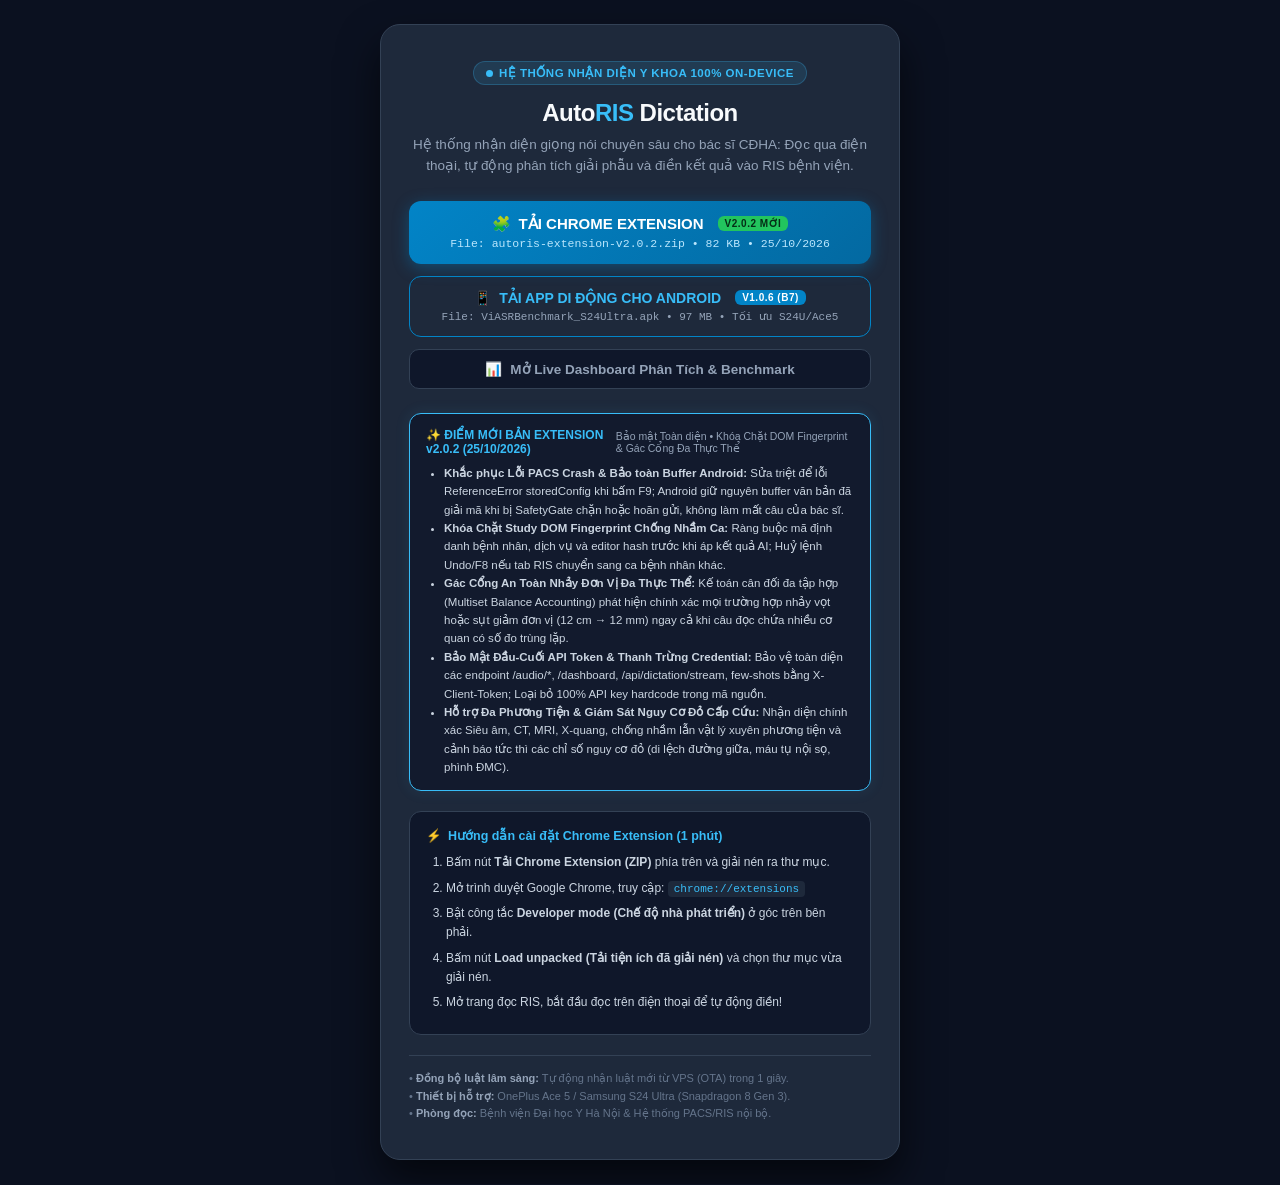
==== release_apk/index.html @ d78205c5 "fix(clinical-safety): resolve all Codex recheck audit issues and release v2.0.2 - Fix PACS F9 Refere" ====
<!DOCTYPE html>
<html lang="vi">
<head>
    <meta charset="UTF-8">
    <meta name="viewport" content="width=device-width, initial-scale=1.0">
    <title>AutoRIS - Medical Dictation & AI Ingestion System</title>
    <style>
        * {
            box-sizing: border-box;
            margin: 0;
            padding: 0;
        }
        body {
            font-family: -apple-system, BlinkMacSystemFont, "Segoe UI", Roboto, Helvetica, Arial, sans-serif;
            background-color: #0b1120;
            color: #f8fafc;
            display: flex;
            flex-direction: column;
            align-items: center;
            justify-content: center;
            min-height: 100vh;
            padding: 24px 16px;
            text-align: center;
        }
        .card {
            background-color: #1e293b;
            border-radius: 20px;
            padding: 36px 28px;
            max-width: 520px;
            width: 100%;
            box-shadow: 0 20px 40px rgba(0,0,0,0.6);
            border: 1px solid #334155;
        }
        .badge {
            display: inline-flex;
            align-items: center;
            gap: 6px;
            padding: 4px 12px;
            background: rgba(56, 189, 248, 0.12);
            color: #38bdf8;
            border: 1px solid rgba(56, 189, 248, 0.25);
            border-radius: 9999px;
            font-size: 11.5px;
            font-weight: 700;
            letter-spacing: 0.5px;
            text-transform: uppercase;
            margin-bottom: 14px;
        }
        .badge-dot {
            width: 7px;
            height: 7px;
            background: #38bdf8;
            border-radius: 50%;
            display: inline-block;
        }
        h1 {
            font-size: 24px;
            font-weight: 800;
            margin-bottom: 8px;
            color: #f8fafc;
            letter-spacing: -0.5px;
        }
        h1 span {
            color: #38bdf8;
        }
        .subtitle {
            font-size: 13.5px;
            color: #94a3b8;
            line-height: 1.55;
            margin-bottom: 24px;
        }
        .actions-group {
            display: flex;
            flex-direction: column;
            gap: 12px;
            margin-bottom: 24px;
        }
        .btn-extension {
            display: flex;
            flex-direction: column;
            align-items: center;
            justify-content: center;
            gap: 4px;
            background: linear-gradient(135deg, #0284c7 0%, #0369a1 100%);
            color: #ffffff;
            font-weight: 700;
            font-size: 15px;
            text-decoration: none;
            padding: 14px 20px;
            border-radius: 12px;
            box-shadow: 0 4px 16px rgba(2, 132, 199, 0.4);
            transition: all 0.2s ease;
            position: relative;
        }
        .btn-extension:hover {
            background: linear-gradient(135deg, #0369a1 0%, #075985 100%);
            transform: translateY(-1px);
        }
        .btn-extension .btn-main-title {
            display: flex;
            align-items: center;
            gap: 8px;
            font-size: 15px;
        }
        .btn-extension .btn-file-subtext {
            font-size: 11.5px;
            font-weight: 400;
            color: #bae6fd;
            font-family: monospace;
        }
        .version-tag {
            background: #22c55e;
            color: #052e16;
            font-size: 10px;
            font-weight: 800;
            padding: 2px 7px;
            border-radius: 6px;
            text-transform: uppercase;
            letter-spacing: 0.5px;
            margin-left: 6px;
        }
        .btn-apk {
            display: flex;
            flex-direction: column;
            align-items: center;
            justify-content: center;
            gap: 4px;
            background: #1e293b;
            color: #38bdf8;
            font-weight: 600;
            font-size: 14px;
            text-decoration: none;
            padding: 13px 20px;
            border-radius: 12px;
            border: 1px solid #0284c7;
            transition: all 0.2s ease;
        }
        .btn-apk:hover {
            background: rgba(2, 132, 199, 0.15);
            transform: translateY(-1px);
        }
        .btn-apk .btn-main-title {
            display: flex;
            align-items: center;
            gap: 8px;
            font-size: 14px;
        }
        .btn-apk .btn-file-subtext {
            font-size: 11px;
            font-weight: 400;
            color: #94a3b8;
            font-family: monospace;
        }
        .btn-dashboard {
            display: flex;
            align-items: center;
            justify-content: center;
            gap: 8px;
            background: #0f172a;
            color: #94a3b8;
            font-weight: 600;
            font-size: 13.5px;
            text-decoration: none;
            padding: 11px 18px;
            border-radius: 10px;
            border: 1px solid #334155;
            transition: all 0.2s ease;
        }
        .btn-dashboard:hover {
            color: #f8fafc;
            border-color: #475569;
        }
        .btn-extension:active, .btn-apk:active, .btn-dashboard:active {
            transform: scale(0.98);
        }
        .changelog-box {
            background: rgba(15, 23, 42, 0.8);
            border-radius: 12px;
            padding: 14px 16px;
            text-align: left;
            border: 1px solid #38bdf8;
            margin-bottom: 20px;
            box-shadow: 0 0 15px rgba(56, 189, 248, 0.1);
        }
        .changelog-title {
            font-size: 12px;
            font-weight: 700;
            color: #38bdf8;
            margin-bottom: 8px;
            display: flex;
            align-items: center;
            justify-content: space-between;
        }
        .changelog-items {
            font-size: 11.5px;
            color: #cbd5e1;
            padding-left: 18px;
            line-height: 1.6;
        }
        .guide-box {
            background: #0f172a;
            border-radius: 12px;
            padding: 16px;
            text-align: left;
            border: 1px solid #334155;
            margin-bottom: 20px;
        }
        .guide-title {
            font-size: 12.5px;
            font-weight: 700;
            color: #38bdf8;
            margin-bottom: 10px;
            display: flex;
            align-items: center;
            gap: 6px;
        }
        .guide-steps {
            font-size: 12px;
            color: #cbd5e1;
            padding-left: 20px;
            line-height: 1.6;
        }
        .guide-steps li {
            margin-bottom: 6px;
        }
        .guide-steps code {
            background: #1e293b;
            padding: 2px 6px;
            border-radius: 4px;
            color: #38bdf8;
            font-family: monospace;
            font-size: 11px;
        }
        .footer-specs {
            font-size: 11px;
            color: #64748b;
            border-top: 1px solid #334155;
            padding-top: 14px;
            text-align: left;
            line-height: 1.6;
        }
        .footer-specs b {
            color: #94a3b8;
        }
    </style>
</head>
<body>
    <div class="card">
        <div class="badge">
            <span class="badge-dot"></span> Hệ thống Nhận diện Y khoa 100% On-Device
        </div>
        <h1>Auto<span>RIS</span> Dictation</h1>
        <p class="subtitle">
            Hệ thống nhận diện giọng nói chuyên sâu cho bác sĩ CĐHA: Đọc qua điện thoại, tự động phân tích giải phẫu và điền kết quả vào RIS bệnh viện.
        </p>

        <div class="actions-group">
            <a href="/autoris-extension-v2.0.2.zip" class="btn-extension" download="autoris-extension-v2.0.2.zip">
                <div class="btn-main-title">
                    <span>🧩</span> TẢI CHROME EXTENSION <span class="version-tag">v2.0.2 MỚI</span>
                </div>
                <div class="btn-file-subtext">File: autoris-extension-v2.0.2.zip • 82 KB • 25/10/2026</div>
            </a>

            <a href="/ViASRBenchmark_S24Ultra.apk" class="btn-apk" download="ViASRBenchmark_S24Ultra.apk">
                <div class="btn-main-title">
                    <span>📱</span> TẢI APP DI ĐỘNG CHO ANDROID <span class="version-tag" style="background:#0284c7;color:#fff;">v1.0.6 (b7)</span>
                </div>
                <div class="btn-file-subtext">File: ViASRBenchmark_S24Ultra.apk • 97 MB • Tối ưu S24U/Ace5</div>
            </a>

            <a href="/dashboard" class="btn-dashboard">
                <span>📊</span> Mở Live Dashboard Phân Tích & Benchmark
            </a>
        </div>

        <div class="changelog-box">
            <div class="changelog-title">
                <span>✨ ĐIỂM MỚI BẢN EXTENSION v2.0.2 (25/10/2026)</span>
                <span style="font-size:10.5px;color:#94a3b8;font-weight:400;">Bảo mật Toàn diện • Khóa Chặt DOM Fingerprint & Gác Cổng Đa Thực Thể</span>
            </div>
            <ul class="changelog-items">
                <li><b>Khắc phục Lỗi PACS Crash & Bảo toàn Buffer Android:</b> Sửa triệt để lỗi ReferenceError storedConfig khi bấm F9; Android giữ nguyên buffer văn bản đã giải mã khi bị SafetyGate chặn hoặc hoãn gửi, không làm mất câu của bác sĩ.</li>
                <li><b>Khóa Chặt Study DOM Fingerprint Chống Nhầm Ca:</b> Ràng buộc mã định danh bệnh nhân, dịch vụ và editor hash trước khi áp kết quả AI; Huỷ lệnh Undo/F8 nếu tab RIS chuyển sang ca bệnh nhân khác.</li>
                <li><b>Gác Cổng An Toàn Nhảy Đơn Vị Đa Thực Thể:</b> Kế toán cân đối đa tập hợp (Multiset Balance Accounting) phát hiện chính xác mọi trường hợp nhảy vọt hoặc sụt giảm đơn vị (12 cm &rarr; 12 mm) ngay cả khi câu đọc chứa nhiều cơ quan có số đo trùng lặp.</li>
                <li><b>Bảo Mật Đầu-Cuối API Token & Thanh Trừng Credential:</b> Bảo vệ toàn diện các endpoint /audio/*, /dashboard, /api/dictation/stream, few-shots bằng X-Client-Token; Loại bỏ 100% API key hardcode trong mã nguồn.</li>
                <li><b>Hỗ trợ Đa Phương Tiện & Giám Sát Nguy Cơ Đỏ Cấp Cứu:</b> Nhận diện chính xác Siêu âm, CT, MRI, X-quang, chống nhầm lẫn vật lý xuyên phương tiện và cảnh báo tức thì các chỉ số nguy cơ đỏ (di lệch đường giữa, máu tụ nội sọ, phình ĐMC).</li>
            </ul>
        </div>

        <div class="guide-box">
            <div class="guide-title">
                <span>⚡</span> Hướng dẫn cài đặt Chrome Extension (1 phút)
            </div>
            <ol class="guide-steps">
                <li>Bấm nút <b>Tải Chrome Extension (ZIP)</b> phía trên và giải nén ra thư mục.</li>
                <li>Mở trình duyệt Google Chrome, truy cập: <code>chrome://extensions</code></li>
                <li>Bật công tắc <b>Developer mode (Chế độ nhà phát triển)</b> ở góc trên bên phải.</li>
                <li>Bấm nút <b>Load unpacked (Tải tiện ích đã giải nén)</b> và chọn thư mục vừa giải nén.</li>
                <li>Mở trang đọc RIS, bắt đầu đọc trên điện thoại để tự động điền!</li>
            </ol>
        </div>

        <div class="footer-specs">
            <div>• <b>Đồng bộ luật lâm sàng:</b> Tự động nhận luật mới từ VPS (OTA) trong 1 giây.</div>
            <div>• <b>Thiết bị hỗ trợ:</b> OnePlus Ace 5 / Samsung S24 Ultra (Snapdragon 8 Gen 3).</div>
            <div>• <b>Phòng đọc:</b> Bệnh viện Đại học Y Hà Nội & Hệ thống PACS/RIS nội bộ.</div>
        </div>
    </div>
</body>
</html>
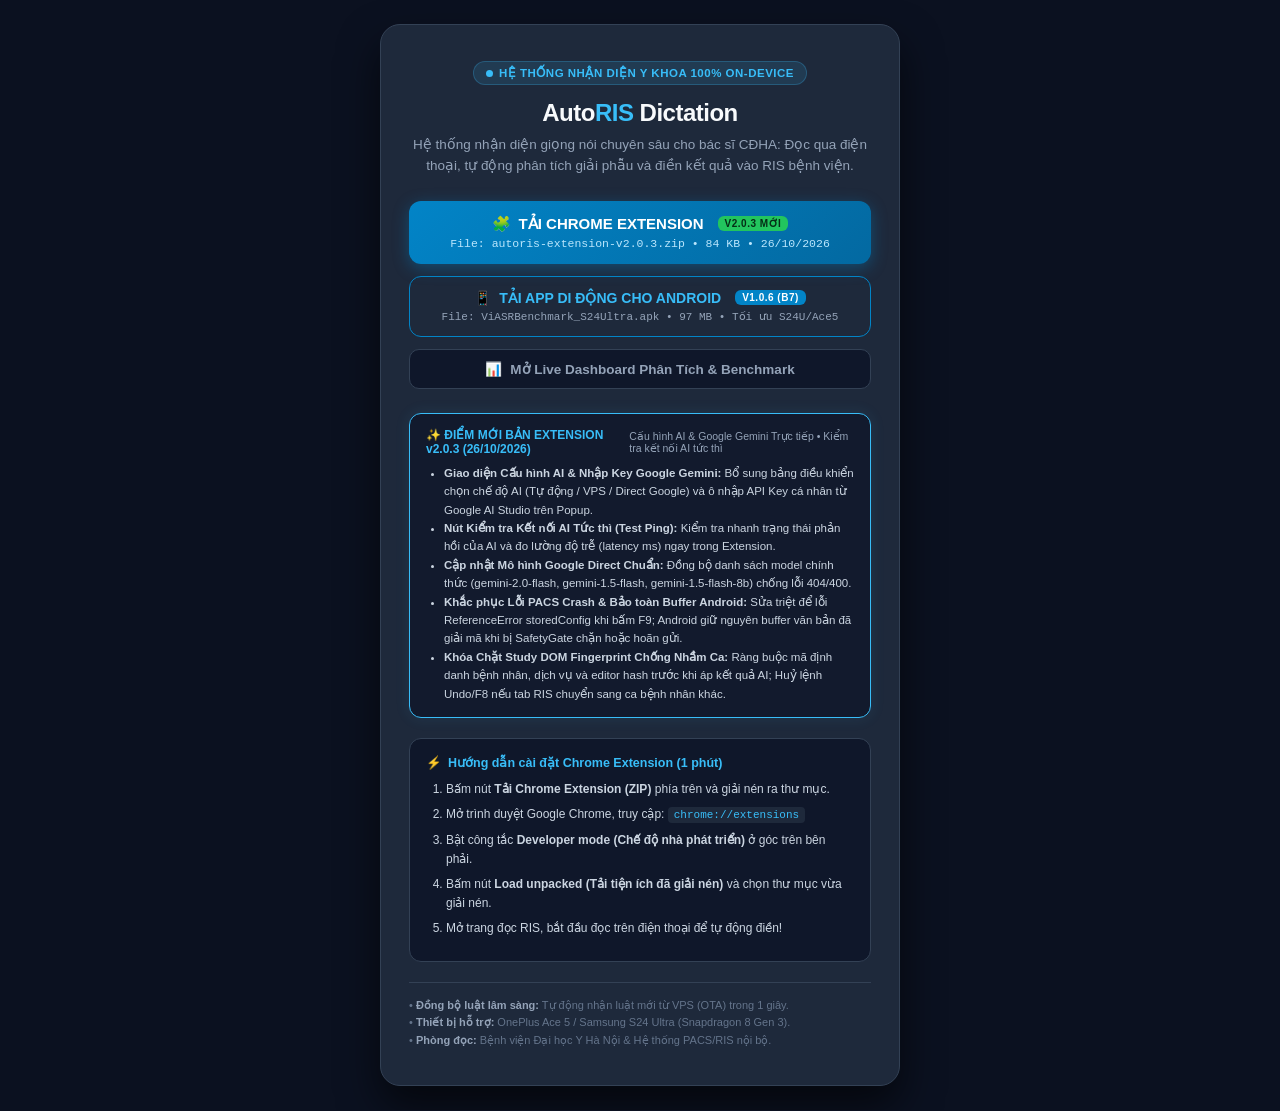
==== commit 24f94479: "fix(ai-gateway): fix Google Gemini direct connection, add API key & test ping UI in extension v2.0.3" ====
--- a/release_apk/index.html
+++ b/release_apk/index.html
@@ -255,11 +255,11 @@
         </p>
 
         <div class="actions-group">
-            <a href="/autoris-extension-v2.0.2.zip" class="btn-extension" download="autoris-extension-v2.0.2.zip">
+            <a href="/autoris-extension-v2.0.3.zip" class="btn-extension" download="autoris-extension-v2.0.3.zip">
                 <div class="btn-main-title">
-                    <span>🧩</span> TẢI CHROME EXTENSION <span class="version-tag">v2.0.2 MỚI</span>
+                    <span>🧩</span> TẢI CHROME EXTENSION <span class="version-tag">v2.0.3 MỚI</span>
                 </div>
-                <div class="btn-file-subtext">File: autoris-extension-v2.0.2.zip • 82 KB • 25/10/2026</div>
+                <div class="btn-file-subtext">File: autoris-extension-v2.0.3.zip • 84 KB • 26/10/2026</div>
             </a>
 
             <a href="/ViASRBenchmark_S24Ultra.apk" class="btn-apk" download="ViASRBenchmark_S24Ultra.apk">
@@ -276,15 +276,15 @@
 
         <div class="changelog-box">
             <div class="changelog-title">
-                <span>✨ ĐIỂM MỚI BẢN EXTENSION v2.0.2 (25/10/2026)</span>
-                <span style="font-size:10.5px;color:#94a3b8;font-weight:400;">Bảo mật Toàn diện • Khóa Chặt DOM Fingerprint & Gác Cổng Đa Thực Thể</span>
+                <span>✨ ĐIỂM MỚI BẢN EXTENSION v2.0.3 (26/10/2026)</span>
+                <span style="font-size:10.5px;color:#94a3b8;font-weight:400;">Cấu hình AI & Google Gemini Trực tiếp • Kiểm tra kết nối AI tức thì</span>
             </div>
             <ul class="changelog-items">
-                <li><b>Khắc phục Lỗi PACS Crash & Bảo toàn Buffer Android:</b> Sửa triệt để lỗi ReferenceError storedConfig khi bấm F9; Android giữ nguyên buffer văn bản đã giải mã khi bị SafetyGate chặn hoặc hoãn gửi, không làm mất câu của bác sĩ.</li>
+                <li><b>Giao diện Cấu hình AI & Nhập Key Google Gemini:</b> Bổ sung bảng điều khiển chọn chế độ AI (Tự động / VPS / Direct Google) và ô nhập API Key cá nhân từ Google AI Studio trên Popup.</li>
+                <li><b>Nút Kiểm tra Kết nối AI Tức thì (Test Ping):</b> Kiểm tra nhanh trạng thái phản hồi của AI và đo lường độ trễ (latency ms) ngay trong Extension.</li>
+                <li><b>Cập nhật Mô hình Google Direct Chuẩn:</b> Đồng bộ danh sách model chính thức (gemini-2.0-flash, gemini-1.5-flash, gemini-1.5-flash-8b) chống lỗi 404/400.</li>
+                <li><b>Khắc phục Lỗi PACS Crash & Bảo toàn Buffer Android:</b> Sửa triệt để lỗi ReferenceError storedConfig khi bấm F9; Android giữ nguyên buffer văn bản đã giải mã khi bị SafetyGate chặn hoặc hoãn gửi.</li>
                 <li><b>Khóa Chặt Study DOM Fingerprint Chống Nhầm Ca:</b> Ràng buộc mã định danh bệnh nhân, dịch vụ và editor hash trước khi áp kết quả AI; Huỷ lệnh Undo/F8 nếu tab RIS chuyển sang ca bệnh nhân khác.</li>
-                <li><b>Gác Cổng An Toàn Nhảy Đơn Vị Đa Thực Thể:</b> Kế toán cân đối đa tập hợp (Multiset Balance Accounting) phát hiện chính xác mọi trường hợp nhảy vọt hoặc sụt giảm đơn vị (12 cm &rarr; 12 mm) ngay cả khi câu đọc chứa nhiều cơ quan có số đo trùng lặp.</li>
-                <li><b>Bảo Mật Đầu-Cuối API Token & Thanh Trừng Credential:</b> Bảo vệ toàn diện các endpoint /audio/*, /dashboard, /api/dictation/stream, few-shots bằng X-Client-Token; Loại bỏ 100% API key hardcode trong mã nguồn.</li>
-                <li><b>Hỗ trợ Đa Phương Tiện & Giám Sát Nguy Cơ Đỏ Cấp Cứu:</b> Nhận diện chính xác Siêu âm, CT, MRI, X-quang, chống nhầm lẫn vật lý xuyên phương tiện và cảnh báo tức thì các chỉ số nguy cơ đỏ (di lệch đường giữa, máu tụ nội sọ, phình ĐMC).</li>
             </ul>
         </div>
 
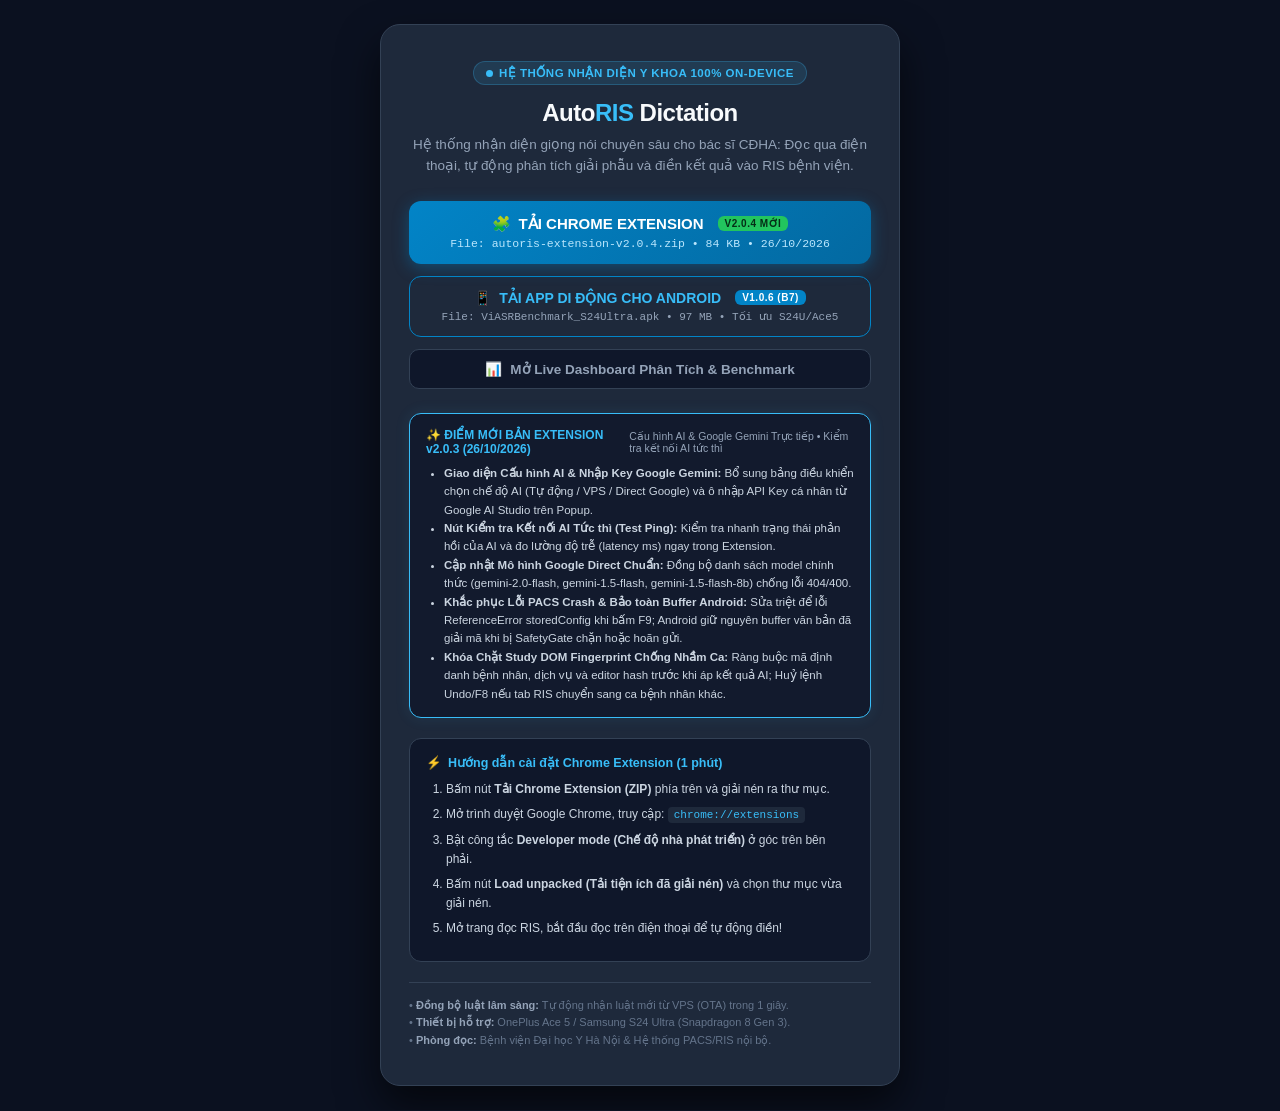
==== commit 955ed52c: "fix(ext): resolve regex syntax error in service worker and add cap_nhat.bat 1-click auto-updater" ====
--- a/release_apk/index.html
+++ b/release_apk/index.html
@@ -255,11 +255,11 @@
         </p>
 
         <div class="actions-group">
-            <a href="/autoris-extension-v2.0.3.zip" class="btn-extension" download="autoris-extension-v2.0.3.zip">
+            <a href="/autoris-extension-v2.0.4.zip" class="btn-extension" download="autoris-extension-v2.0.4.zip">
                 <div class="btn-main-title">
-                    <span>🧩</span> TẢI CHROME EXTENSION <span class="version-tag">v2.0.3 MỚI</span>
+                    <span>🧩</span> TẢI CHROME EXTENSION <span class="version-tag">v2.0.4 MỚI</span>
                 </div>
-                <div class="btn-file-subtext">File: autoris-extension-v2.0.3.zip • 84 KB • 26/10/2026</div>
+                <div class="btn-file-subtext">File: autoris-extension-v2.0.4.zip • 84 KB • 26/10/2026</div>
             </a>
 
             <a href="/ViASRBenchmark_S24Ultra.apk" class="btn-apk" download="ViASRBenchmark_S24Ultra.apk">
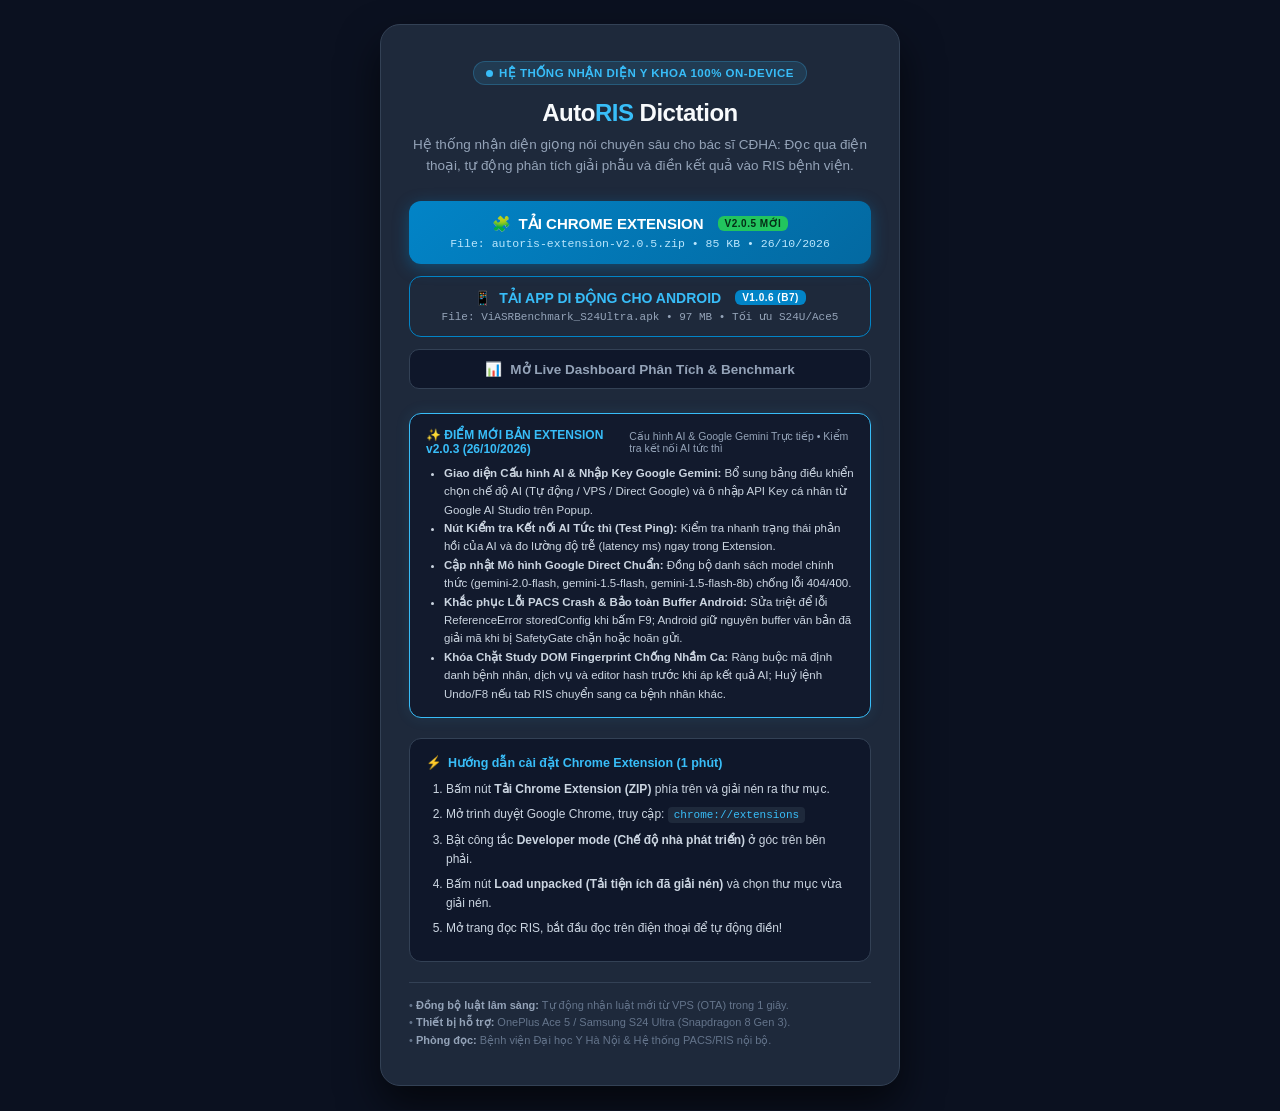
==== commit a6407d65: "fix(ext): mask api keys in settings and enable real-time toggle for floating bar (v2.0.5)" ====
--- a/release_apk/index.html
+++ b/release_apk/index.html
@@ -255,11 +255,11 @@
         </p>
 
         <div class="actions-group">
-            <a href="/autoris-extension-v2.0.4.zip" class="btn-extension" download="autoris-extension-v2.0.4.zip">
+            <a href="/autoris-extension-v2.0.5.zip" class="btn-extension" download="autoris-extension-v2.0.5.zip">
                 <div class="btn-main-title">
-                    <span>🧩</span> TẢI CHROME EXTENSION <span class="version-tag">v2.0.4 MỚI</span>
+                    <span>🧩</span> TẢI CHROME EXTENSION <span class="version-tag">v2.0.5 MỚI</span>
                 </div>
-                <div class="btn-file-subtext">File: autoris-extension-v2.0.4.zip • 84 KB • 26/10/2026</div>
+                <div class="btn-file-subtext">File: autoris-extension-v2.0.5.zip • 85 KB • 26/10/2026</div>
             </a>
 
             <a href="/ViASRBenchmark_S24Ultra.apk" class="btn-apk" download="ViASRBenchmark_S24Ultra.apk">
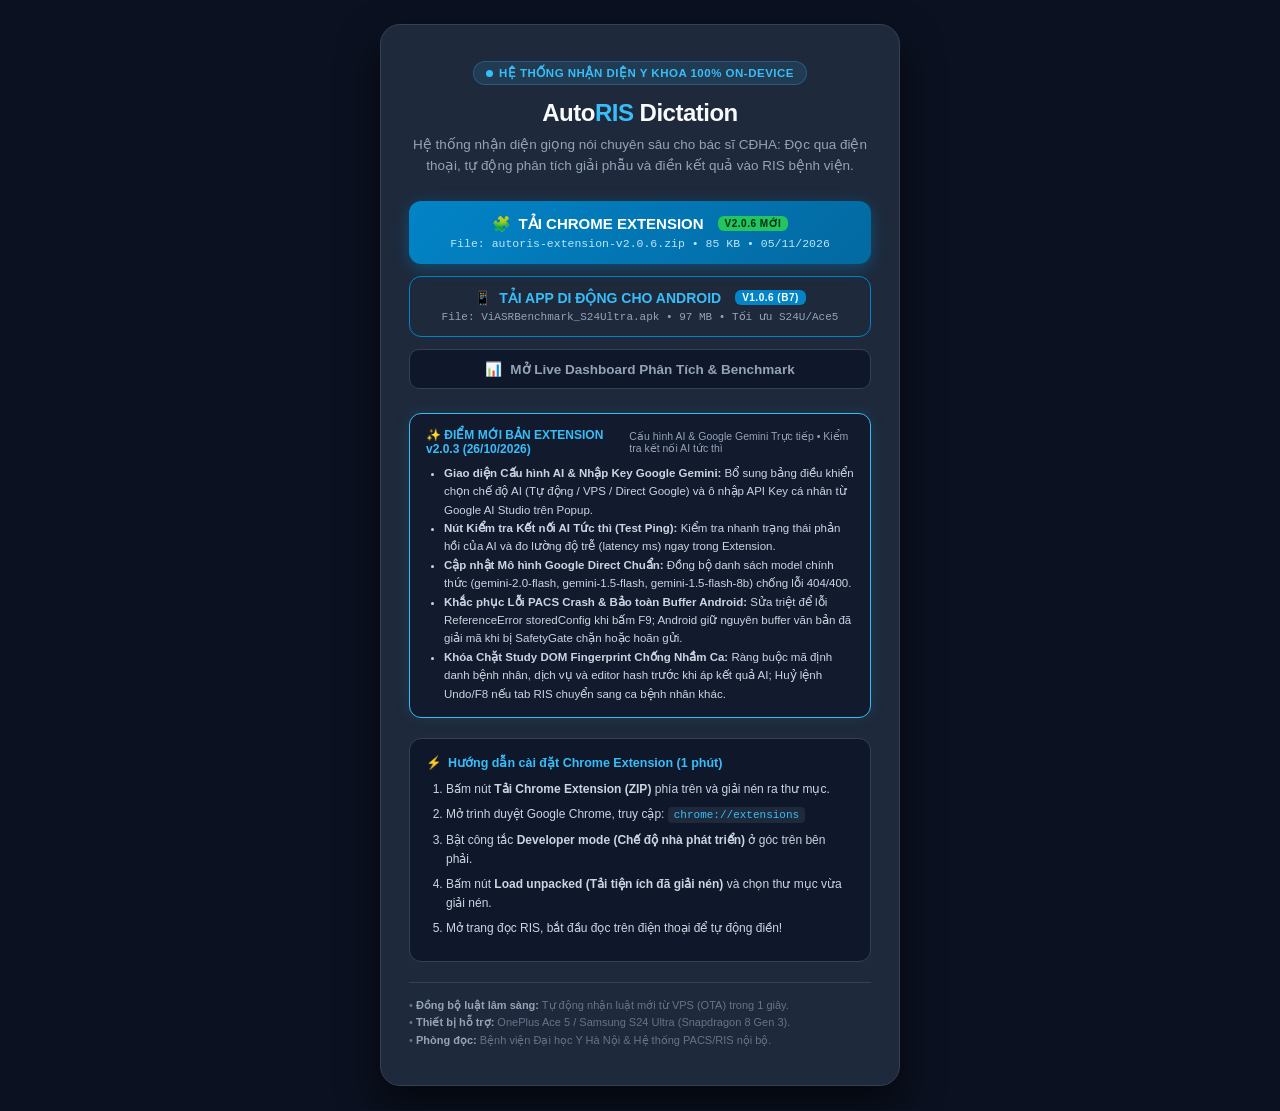
==== commit ca0f19c6: "feat(lungrads): group same-lobe same-tier nodules into one sentence and add doctor note modal for er" ====
--- a/release_apk/index.html
+++ b/release_apk/index.html
@@ -255,11 +255,11 @@
         </p>
 
         <div class="actions-group">
-            <a href="/autoris-extension-v2.0.5.zip" class="btn-extension" download="autoris-extension-v2.0.5.zip">
+            <a href="/autoris-extension-v2.0.6.zip" class="btn-extension" download="autoris-extension-v2.0.6.zip">
                 <div class="btn-main-title">
-                    <span>🧩</span> TẢI CHROME EXTENSION <span class="version-tag">v2.0.5 MỚI</span>
+                    <span>🧩</span> TẢI CHROME EXTENSION <span class="version-tag">v2.0.6 MỚI</span>
                 </div>
-                <div class="btn-file-subtext">File: autoris-extension-v2.0.5.zip • 85 KB • 26/10/2026</div>
+                <div class="btn-file-subtext">File: autoris-extension-v2.0.6.zip • 85 KB • 05/11/2026</div>
             </a>
 
             <a href="/ViASRBenchmark_S24Ultra.apk" class="btn-apk" download="ViASRBenchmark_S24Ultra.apk">
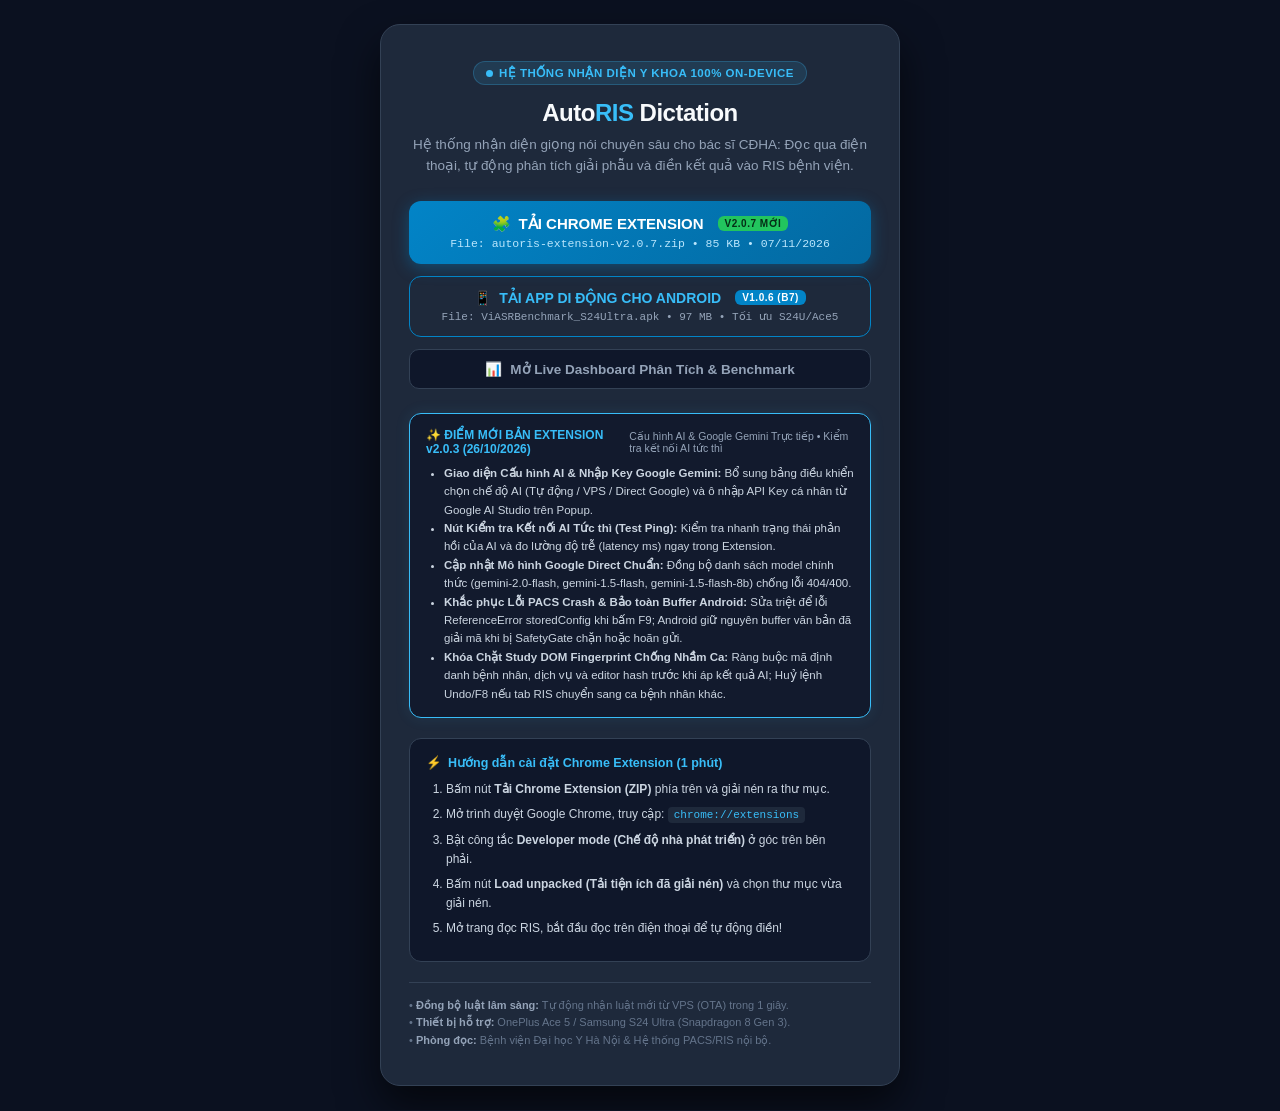
==== commit 4632cc7b: "fix(lungrads): support interlobar fissure nodules and enforce calcified nodule consistency in descri" ====
--- a/release_apk/index.html
+++ b/release_apk/index.html
@@ -255,11 +255,11 @@
         </p>
 
         <div class="actions-group">
-            <a href="/autoris-extension-v2.0.6.zip" class="btn-extension" download="autoris-extension-v2.0.6.zip">
+            <a href="/autoris-extension-v2.0.7.zip" class="btn-extension" download="autoris-extension-v2.0.7.zip">
                 <div class="btn-main-title">
-                    <span>🧩</span> TẢI CHROME EXTENSION <span class="version-tag">v2.0.6 MỚI</span>
+                    <span>🧩</span> TẢI CHROME EXTENSION <span class="version-tag">v2.0.7 MỚI</span>
                 </div>
-                <div class="btn-file-subtext">File: autoris-extension-v2.0.6.zip • 85 KB • 05/11/2026</div>
+                <div class="btn-file-subtext">File: autoris-extension-v2.0.7.zip • 85 KB • 07/11/2026</div>
             </a>
 
             <a href="/ViASRBenchmark_S24Ultra.apk" class="btn-apk" download="ViASRBenchmark_S24Ultra.apk">
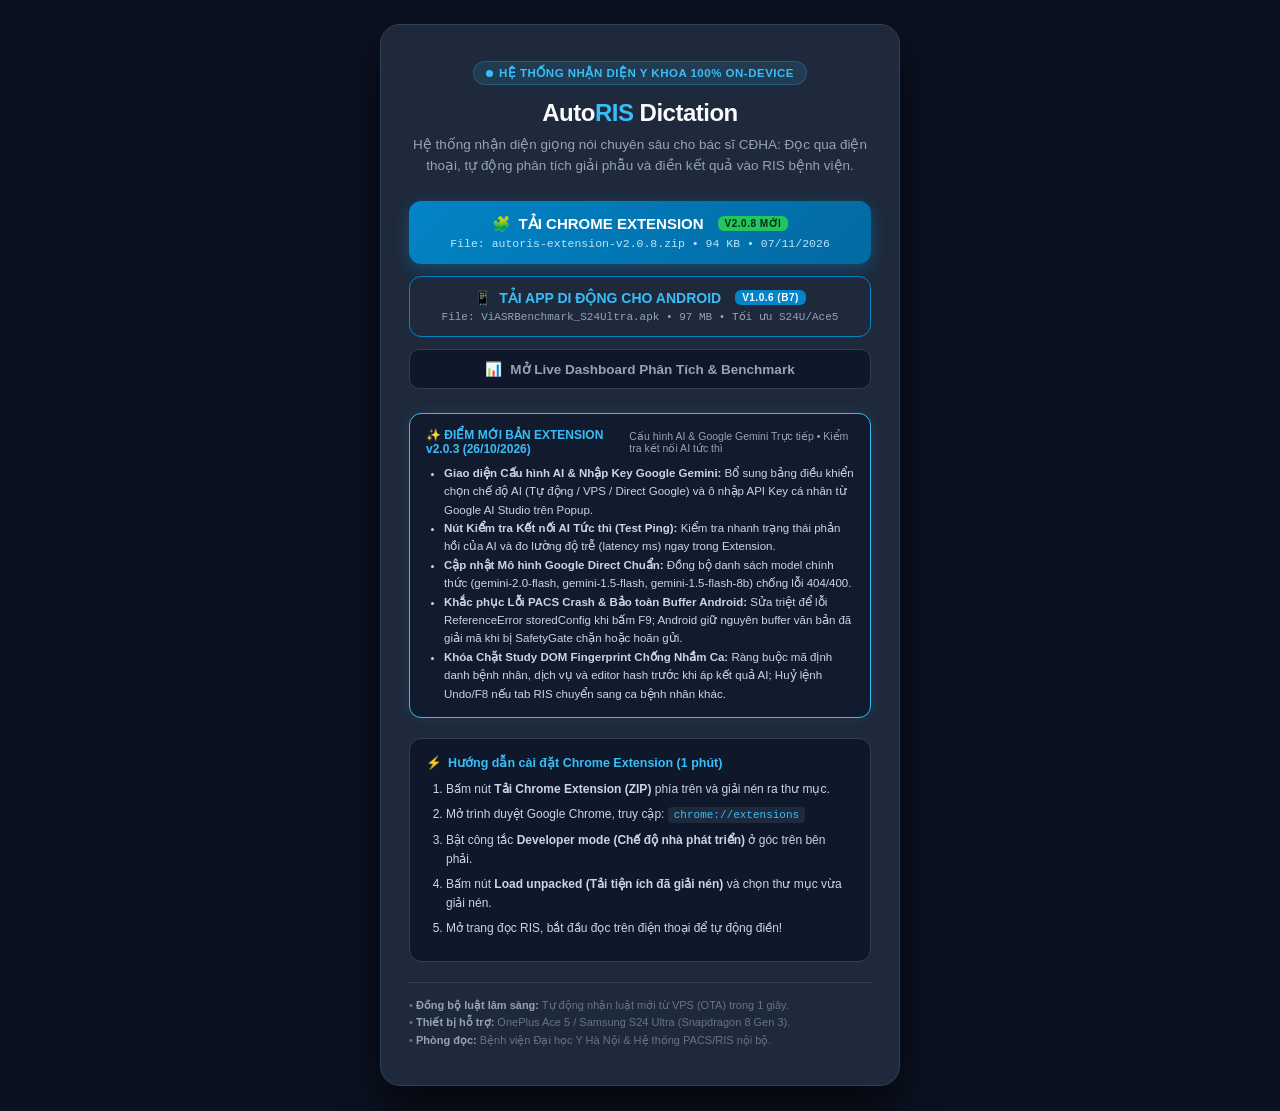
==== commit dce7c0a9: "chore(release): bump extension version to v2.0.8 after audit fixes" ====
--- a/release_apk/index.html
+++ b/release_apk/index.html
@@ -255,11 +255,11 @@
         </p>
 
         <div class="actions-group">
-            <a href="/autoris-extension-v2.0.7.zip" class="btn-extension" download="autoris-extension-v2.0.7.zip">
+            <a href="/autoris-extension-v2.0.8.zip" class="btn-extension" download="autoris-extension-v2.0.8.zip">
                 <div class="btn-main-title">
-                    <span>🧩</span> TẢI CHROME EXTENSION <span class="version-tag">v2.0.7 MỚI</span>
+                    <span>🧩</span> TẢI CHROME EXTENSION <span class="version-tag">v2.0.8 MỚI</span>
                 </div>
-                <div class="btn-file-subtext">File: autoris-extension-v2.0.7.zip • 85 KB • 07/11/2026</div>
+                <div class="btn-file-subtext">File: autoris-extension-v2.0.8.zip • 94 KB • 07/11/2026</div>
             </a>
 
             <a href="/ViASRBenchmark_S24Ultra.apk" class="btn-apk" download="ViASRBenchmark_S24Ultra.apk">
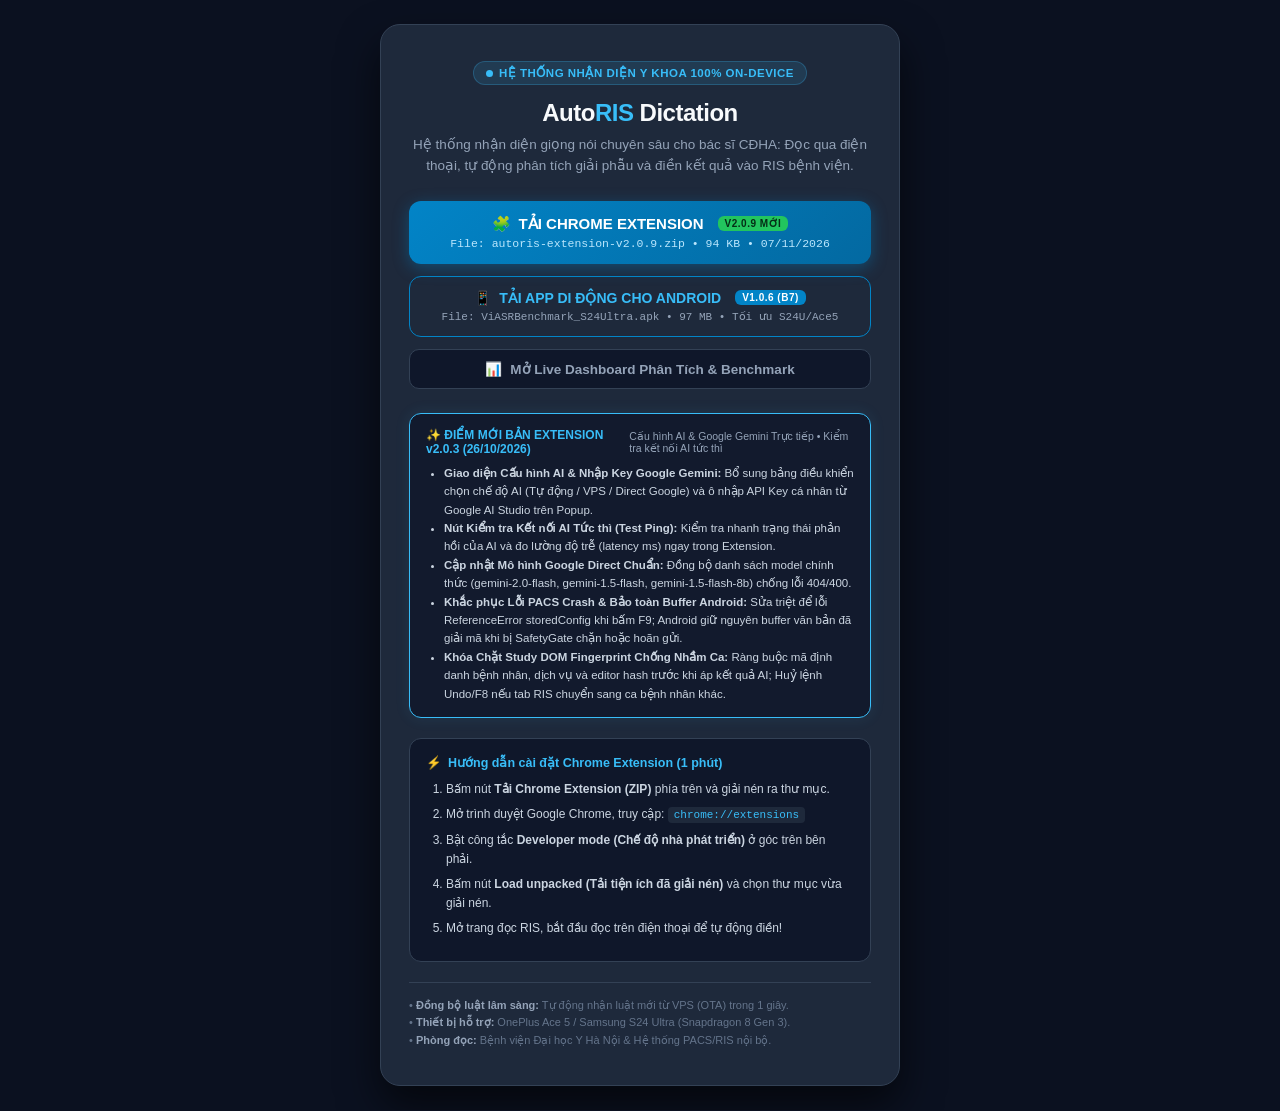
==== commit 811862bb: "fix(content): use SynthesizerBridge instead of SandboxBridge and release v2.0.9" ====
--- a/release_apk/index.html
+++ b/release_apk/index.html
@@ -255,11 +255,11 @@
         </p>
 
         <div class="actions-group">
-            <a href="/autoris-extension-v2.0.8.zip" class="btn-extension" download="autoris-extension-v2.0.8.zip">
+            <a href="/autoris-extension-v2.0.9.zip" class="btn-extension" download="autoris-extension-v2.0.9.zip">
                 <div class="btn-main-title">
-                    <span>🧩</span> TẢI CHROME EXTENSION <span class="version-tag">v2.0.8 MỚI</span>
+                    <span>🧩</span> TẢI CHROME EXTENSION <span class="version-tag">v2.0.9 MỚI</span>
                 </div>
-                <div class="btn-file-subtext">File: autoris-extension-v2.0.8.zip • 94 KB • 07/11/2026</div>
+                <div class="btn-file-subtext">File: autoris-extension-v2.0.9.zip • 94 KB • 07/11/2026</div>
             </a>
 
             <a href="/ViASRBenchmark_S24Ultra.apk" class="btn-apk" download="ViASRBenchmark_S24Ultra.apk">
